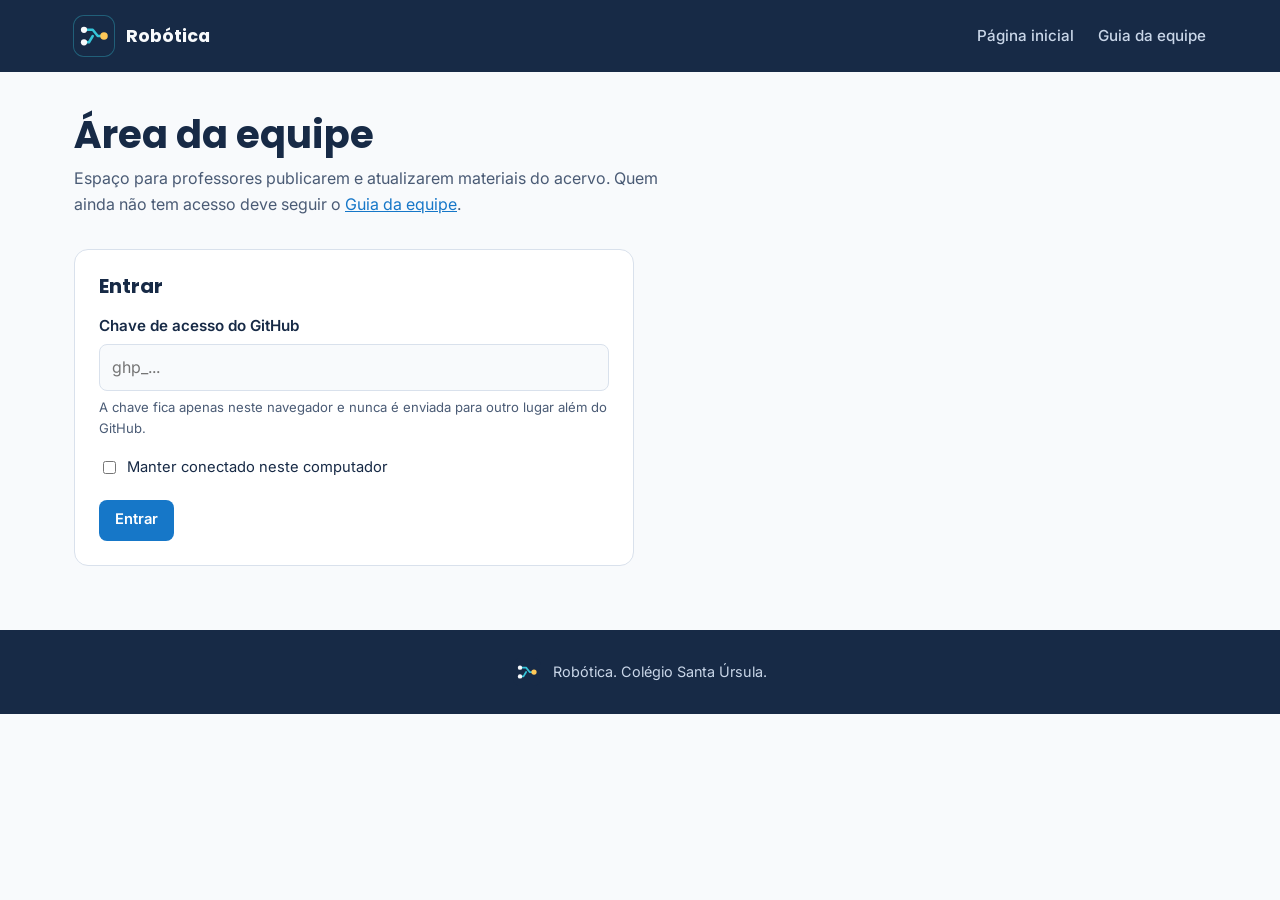
==== admin.html @ c1a840b1 "Add files via upload" ====
<!DOCTYPE html>
<html lang="pt-BR">
<head>
  <meta charset="UTF-8">
  <meta name="viewport" content="width=device-width, initial-scale=1">
  <meta name="robots" content="noindex">
  <title>Área da equipe | Robótica</title>
  <link rel="icon" href="simbolo.svg" type="image/svg+xml">
  <link rel="preconnect" href="https://fonts.googleapis.com">
  <link rel="preconnect" href="https://fonts.gstatic.com" crossorigin>
  <link href="https://fonts.googleapis.com/css2?family=Inter:wght@400;500;600&family=JetBrains+Mono:wght@500&family=Poppins:wght@600;700&display=swap" rel="stylesheet">
  <link rel="stylesheet" href="estilo.css">
  <style>
    .painel { max-width: 1180px; margin: 0 auto; padding: 2.5rem 1.5rem 4rem; }
    .painel h1 { font-size: clamp(1.8rem, 4vw, 2.4rem); }
    .painel__intro { color: var(--texto-suave); max-width: 62ch; margin: .5rem 0 2rem; }

    .caixa {
      background: var(--superficie);
      border: 1px solid var(--linha);
      border-radius: var(--raio);
      padding: 1.5rem;
    }
    .caixa + .caixa { margin-top: 1.5rem; }
    .caixa h2 { font-size: 1.25rem; margin-bottom: 1rem; }

    .login { max-width: 560px; }
    .campo { display: flex; flex-direction: column; gap: .35rem; margin-bottom: 1.1rem; }
    .campo label, .campo legend { font-weight: 600; font-size: .95rem; }
    .campo small { color: var(--texto-suave); font-size: .82rem; }
    .campo input[type="text"], .campo input[type="url"], .campo input[type="password"],
    .campo textarea, .campo select {
      font: inherit; color: var(--texto);
      padding: .6rem .75rem;
      border: 1.5px solid var(--linha);
      border-radius: 8px;
      background: var(--branco);
      width: 100%;
    }
    .campo textarea { min-height: 96px; resize: vertical; }
    .campo input:focus, .campo textarea:focus, .campo select:focus { outline: 3px solid var(--amarelo); outline-offset: 1px; border-color: var(--azul-tec); }
    .obrigatorio { color: #B42318; }
    .lembrar { display: flex; align-items: center; gap: .5rem; font-size: .92rem; margin-bottom: 1.25rem; }

    .area { display: grid; grid-template-columns: minmax(0, 3fr) minmax(0, 2fr); gap: 1.5rem; align-items: start; }
    .usuario { display: flex; flex-wrap: wrap; align-items: center; justify-content: space-between; gap: .75rem; margin-bottom: 1.5rem; }
    .usuario p { margin: 0; color: var(--texto-suave); }

    fieldset { border: 0; padding: 0; margin: 0; }
    .grupo-turmas { display: grid; grid-template-columns: 1fr 1fr; gap: 1rem; }
    .grupo-turmas h3 { font-size: .85rem; color: var(--texto-suave); margin-bottom: .4rem; }
    .opcao { display: flex; align-items: center; gap: .5rem; font-size: .92rem; padding: .15rem 0; }
    .opcao .ponto { width: 12px; height: 12px; border-radius: 50%; background: var(--cor); flex-shrink: 0; }

    .bloco-arquivo { border: 1.5px dashed var(--linha); border-radius: 10px; padding: 1rem; margin-bottom: 1.1rem; }
    .bloco-arquivo h3 { font-size: 1rem; margin-bottom: .25rem; }
    .bloco-arquivo p { margin: 0 0 .75rem; font-size: .85rem; color: var(--texto-suave); }
    .alternativa { display: flex; gap: 1rem; margin-bottom: .75rem; font-size: .92rem; }
    .atual { font-size: .85rem; margin: 0 0 .5rem; }
    .atual code, .codigo-inline { font-family: var(--fonte-codigo); font-size: .8rem; background: var(--branco); padding: .1rem .35rem; border-radius: 4px; }

    .acoes-form { display: flex; flex-wrap: wrap; gap: .75rem; align-items: center; margin-top: .5rem; }
    .botao:disabled { opacity: .55; cursor: wait; }
    .botao--perigo { background: #B42318; }
    .botao--perigo:hover { background: #8E1B12; }

    .status { margin-top: 1rem; padding: .8rem 1rem; border-radius: 8px; font-size: .92rem; }
    .status--ok { background: #E7F6EC; color: #14532D; }
    .status--erro { background: #FDECEA; color: #7A1A12; }
    .status--info { background: #E8F1FB; color: var(--azul-profundo); }

    .lista-busca { margin-bottom: 1rem; }
    .lista { list-style: none; margin: 0; padding: 0; display: flex; flex-direction: column; gap: .6rem; max-height: 70vh; overflow-y: auto; }
    .item { border: 1px solid var(--linha); border-left: 5px solid var(--cor, var(--azul-tec)); border-radius: 8px; padding: .75rem .9rem; }
    .item h3 { font-size: .98rem; margin-bottom: .2rem; }
    .item p { margin: 0 0 .5rem; font-size: .82rem; color: var(--texto-suave); }
    .item__acoes { display: flex; gap: .5rem; }
    .item__acoes button { font: inherit; font-size: .85rem; font-weight: 600; background: none; border: 0; padding: .2rem 0; cursor: pointer; text-decoration: underline; text-underline-offset: 3px; }
    .item__acoes .editar { color: var(--azul-tec); }
    .item__acoes .excluir { color: #B42318; }

    .aviso-publico { background: #FFF6DE; border-left: 4px solid var(--amarelo); padding: .75rem 1rem; border-radius: 6px; font-size: .88rem; margin-bottom: 1.25rem; }

    @media (max-width: 860px) {
      .area { grid-template-columns: 1fr; }
      .grupo-turmas { grid-template-columns: 1fr; }
    }
  </style>
</head>
<body>

  <header class="topo">
    <div class="topo__conteudo">
      <a class="marca" href="index.html" aria-label="Página inicial">
        <img src="simbolo.svg" alt="" width="40" height="40">
        <span class="marca__texto">Robótica</span>
      </a>
      <nav class="menu" aria-label="Principal">
        <a href="index.html">Página inicial</a>
        <a href="guia-equipe.html">Guia da equipe</a>
      </nav>
    </div>
  </header>

  <main class="painel">
    <h1>Área da equipe</h1>
    <p class="painel__intro">Espaço para professores publicarem e atualizarem materiais do acervo. Quem ainda não tem acesso deve seguir o <a href="guia-equipe.html">Guia da equipe</a>.</p>

    <!-- ENTRADA -->
    <section class="caixa login" id="telaLogin">
      <h2>Entrar</h2>
      <div class="campo">
        <label for="token">Chave de acesso do GitHub</label>
        <input type="password" id="token" autocomplete="off" spellcheck="false" placeholder="ghp_...">
        <small>A chave fica apenas neste navegador e nunca é enviada para outro lugar além do GitHub.</small>
      </div>
      <label class="lembrar"><input type="checkbox" id="lembrar"> Manter conectado neste computador</label>
      <button type="button" class="botao" id="entrar">Entrar</button>
      <div id="statusLogin" aria-live="polite"></div>
    </section>

    <!-- PAINEL -->
    <section id="telaPainel" hidden>
      <div class="usuario">
        <p id="saudacao"></p>
        <button type="button" class="botao botao--secundario" id="sair">Sair</button>
      </div>

      <div class="area">
        <form class="caixa" id="form" novalidate>
          <h2 id="tituloForm">Novo recurso</h2>
          <div class="aviso-publico">Tudo o que for publicado aqui fica visível na internet. Não envie fotos, nomes ou dados de estudantes, nem materiais de terceiros sem autorização.</div>

          <div class="campo">
            <label for="fTitulo">Título <span class="obrigatorio">*</span></label>
            <input type="text" id="fTitulo" maxlength="90" required>
          </div>

          <div class="campo">
            <label for="fDescricao">Descrição <span class="obrigatorio">*</span></label>
            <textarea id="fDescricao" maxlength="320" required></textarea>
            <small>Uma ou duas frases: o que é e o que os estudantes fazem.</small>
          </div>

          <fieldset class="campo">
            <legend>Turmas <span class="obrigatorio">*</span></legend>
            <div class="grupo-turmas" id="fTurmas"></div>
          </fieldset>

          <div class="campo">
            <label for="fTipo">Tipo <span class="obrigatorio">*</span></label>
            <select id="fTipo" required></select>
          </div>

          <div class="campo">
            <label for="fDuracao">Duração</label>
            <input type="text" id="fDuracao" placeholder="Ex.: 2 aulas de 50 min">
          </div>

          <div class="campo">
            <label for="fEtiquetas">Palavras-chave</label>
            <input type="text" id="fEtiquetas" placeholder="Ex.: Arduino, sensores, condicionais">
            <small>Separe por vírgulas. Elas ajudam na busca do site.</small>
          </div>

          <div class="campo">
            <label for="fAutor">Professor(a) responsável</label>
            <input type="text" id="fAutor" placeholder="Ex.: Prof.ª Ana">
          </div>

          <div class="bloco-arquivo">
            <h3>Material principal <span class="obrigatorio">*</span></h3>
            <p>É o que abre no botão "Abrir recurso".</p>
            <p class="atual" id="atualPrincipal" hidden></p>
            <div class="alternativa">
              <label><input type="radio" name="origemPrincipal" value="arquivo" checked> Enviar arquivo</label>
              <label><input type="radio" name="origemPrincipal" value="link"> Usar link externo</label>
            </div>
            <input type="file" id="fArquivoPrincipal">
            <input type="url" id="fLinkPrincipal" placeholder="https://..." hidden class="campo-link">
          </div>

          <div class="bloco-arquivo">
            <h3>Segundo botão (opcional)</h3>
            <p>Para um complemento: gabarito, código, desafio extra.</p>
            <p class="atual" id="atualExtra" hidden></p>
            <div class="campo">
              <label for="fRotuloExtra">Texto do botão</label>
              <input type="text" id="fRotuloExtra" maxlength="30" placeholder="Ex.: Ver código">
            </div>
            <div class="alternativa">
              <label><input type="radio" name="origemExtra" value="arquivo" checked> Enviar arquivo</label>
              <label><input type="radio" name="origemExtra" value="link"> Usar link externo</label>
            </div>
            <input type="file" id="fArquivoExtra">
            <input type="url" id="fLinkExtra" placeholder="https://..." hidden>
          </div>

          <div class="bloco-arquivo">
            <h3>Arquivos de apoio (opcional)</h3>
            <p>Imagens ou páginas que o material principal usa. Ficam na mesma pasta, então os links entre eles continuam funcionando.</p>
            <input type="file" id="fApoio" multiple>
          </div>

          <div class="acoes-form">
            <button type="submit" class="botao" id="publicar">Publicar recurso</button>
            <button type="button" class="botao botao--secundario" id="cancelar" hidden>Cancelar edição</button>
          </div>
          <div id="statusForm" aria-live="polite"></div>
        </form>

        <aside class="caixa">
          <h2>Acervo publicado</h2>
          <div class="campo lista-busca">
            <label for="filtroLista" class="visualmente-oculto">Filtrar acervo</label>
            <input type="text" id="filtroLista" placeholder="Filtrar pelo título...">
          </div>
          <ul class="lista" id="lista"></ul>
        </aside>
      </div>
    </section>
  </main>

  <footer class="rodape">
    <img src="simbolo.svg" alt="" width="28" height="28">
    <p>Robótica. Colégio Santa Úrsula.</p>
  </footer>

<script>
(function () {
  "use strict";

  /* ---------- Configuração ---------- */
  var REPO = { dono: "professorgabrielferreira", nome: "roboticacsu", ramo: "main" };
  var ARQUIVO_DADOS = "recursos.js";
  var LIMITE_MB = 25;

  /* Mantenha igual à lista SEGMENTOS do app.js */
  var SEGMENTOS = [
    { nome: "Fundamental Anos Iniciais", turmas: [
      { id: "exploradores", nome: "Exploradores Digitais", cor: "#FFC857" },
      { id: "construtores", nome: "Construtores Digitais", cor: "#35C4D8" },
      { id: "inovadores",   nome: "Inovadores Digitais",   cor: "#22A699" } ] },
    { nome: "Fundamental Anos Finais", turmas: [
      { id: "descobridores", nome: "Descobridores Digitais", cor: "#1677C8" },
      { id: "criadores",     nome: "Criadores Digitais",     cor: "#4B63D6" },
      { id: "inventores",    nome: "Inventores Digitais",    cor: "#7657D9" },
      { id: "olimpica",      nome: "Equipe Olímpica",        cor: "#F27A38" } ] }
  ];
  var TIPOS = { plano: "Plano de aula", atividade: "Atividade", apostila: "Apostila", projeto: "Projeto",
    codigo: "Código", video: "Vídeo", rubrica: "Rubrica", apresentacao: "Apresentação" };
  var TURMAS = SEGMENTOS.reduce(function (a, s) { return a.concat(s.turmas); }, []);

  var $ = function (id) { return document.getElementById(id); };
  var token = null;
  var catalogo = [];
  var editando = null; /* chave do recurso em edição */

  /* ---------- Utilidades ---------- */
  function esc(t) {
    return String(t == null ? "" : t).replace(/[&<>"']/g, function (c) {
      return { "&": "&amp;", "<": "&lt;", ">": "&gt;", '"': "&quot;", "'": "&#39;" }[c];
    });
  }
  function slug(t) {
    return String(t).normalize("NFD").replace(/[\u0300-\u036f]/g, "").toLowerCase()
      .replace(/[^a-z0-9]+/g, "-").replace(/^-+|-+$/g, "").slice(0, 60) || "recurso";
  }
  function nomeSeguro(nome) {
    var partes = nome.split(".");
    var ext = partes.length > 1 ? "." + slug(partes.pop()) : "";
    return slug(partes.join(".")) + ext;
  }
  function hoje() {
    var d = new Date();
    return d.getFullYear() + "-" + String(d.getMonth() + 1).padStart(2, "0") + "-" + String(d.getDate()).padStart(2, "0");
  }
  function chaveDe(r) { return r.id || (r.titulo + "|" + r.data); }
  function textoParaBase64(texto) {
    var bytes = new TextEncoder().encode(texto), bin = "";
    for (var i = 0; i < bytes.length; i += 8192) bin += String.fromCharCode.apply(null, bytes.subarray(i, i + 8192));
    return btoa(bin);
  }
  function base64ParaTexto(b64) {
    var bin = atob(b64.replace(/\n/g, "")), bytes = new Uint8Array(bin.length);
    for (var i = 0; i < bin.length; i++) bytes[i] = bin.charCodeAt(i);
    return new TextDecoder().decode(bytes);
  }
  function arquivoParaBase64(arquivo) {
    return new Promise(function (ok, erro) {
      var leitor = new FileReader();
      leitor.onload = function () { ok(String(leitor.result).split(",")[1] || ""); };
      leitor.onerror = function () { erro(new Error("Não foi possível ler o arquivo " + arquivo.name + ".")); };
      leitor.readAsDataURL(arquivo);
    });
  }
  function status(alvo, tipo, msg) {
    $(alvo).innerHTML = msg ? '<div class="status status--' + tipo + '">' + msg + "</div>" : "";
  }

  /* ---------- API do GitHub ---------- */
  function api(caminho, opcoes) {
    opcoes = opcoes || {};
    return fetch("https://api.github.com" + caminho, {
      method: opcoes.method || "GET",
      headers: {
        "Authorization": "Bearer " + token,
        "Accept": "application/vnd.github+json",
        "X-GitHub-Api-Version": "2022-11-28",
        "Content-Type": "application/json"
      },
      body: opcoes.body ? JSON.stringify(opcoes.body) : undefined,
      cache: "no-store"
    }).then(function (r) {
      return r.json().catch(function () { return {}; }).then(function (dados) {
        if (!r.ok) {
          var e = new Error(dados.message || ("Erro " + r.status));
          e.status = r.status;
          throw e;
        }
        return dados;
      });
    });
  }
  var base = "/repos/" + REPO.dono + "/" + REPO.nome;

  /* Lê o catálogo direto do repositório (sempre a versão mais recente) */
  function lerCatalogo(refCommit) {
    return api(base + "/contents/" + ARQUIVO_DADOS + "?ref=" + (refCommit || REPO.ramo)).then(function (d) {
      var fonte = base64ParaTexto(d.content);
      var inicio = fonte.indexOf("const RECURSOS");
      var cabecalho = inicio > -1 ? fonte.slice(0, inicio) : "";
      var lista = new Function(fonte + "\n;return RECURSOS;")();
      return { cabecalho: cabecalho, lista: Array.isArray(lista) ? lista : [] };
    });
  }
  function montarCatalogo(cabecalho, lista) {
    return cabecalho + "const RECURSOS = " + JSON.stringify(lista, null, 2) + ";\n";
  }

  /*
    Publica todos os arquivos e o catálogo atualizado em UM único commit.
    alterarLista recebe a lista mais recente do repositório, para não
    sobrescrever o que outro professor publicou ao mesmo tempo.
  */
  function publicar(arquivos, alterarLista, mensagem, tentativa) {
    tentativa = tentativa || 1;
    var commitAtual, arvoreBase;
    return api(base + "/git/ref/heads/" + REPO.ramo)
      .then(function (ref) { commitAtual = ref.object.sha; return api(base + "/git/commits/" + commitAtual); })
      .then(function (c) { arvoreBase = c.tree.sha; return lerCatalogo(commitAtual); })
      .then(function (cat) {
        var novaLista = alterarLista(cat.lista.slice());
        var todos = arquivos.concat([{ caminho: ARQUIVO_DADOS, base64: textoParaBase64(montarCatalogo(cat.cabecalho, novaLista)) }]);
        return Promise.all(todos.map(function (a) {
          return api(base + "/git/blobs", { method: "POST", body: { content: a.base64, encoding: "base64" } })
            .then(function (b) { return { path: a.caminho, mode: "100644", type: "blob", sha: b.sha }; });
        })).then(function (itens) {
          return api(base + "/git/trees", { method: "POST", body: { base_tree: arvoreBase, tree: itens } });
        }).then(function (arvore) {
          return api(base + "/git/commits", { method: "POST", body: { message: mensagem, tree: arvore.sha, parents: [commitAtual] } });
        }).then(function (novo) {
          return api(base + "/git/refs/heads/" + REPO.ramo, { method: "PATCH", body: { sha: novo.sha } });
        }).then(function () { return novaLista; });
      })
      .catch(function (e) {
        /* Outra pessoa publicou no mesmo instante: tenta de novo com a versão atualizada */
        if (e.status === 422 && tentativa < 3) return publicar(arquivos, alterarLista, mensagem, tentativa + 1);
        throw e;
      });
  }

  /* ---------- Entrada ---------- */
  function entrar(chave) {
    token = chave.trim();
    status("statusLogin", "info", "Verificando acesso...");
    var usuario;
    return api("/user")
      .then(function (u) { usuario = u; return api(base); })
      .then(function (repo) {
        if (!repo.permissions || !repo.permissions.push) {
          throw new Error("Sua conta ainda não tem permissão para publicar neste acervo. Peça ao administrador para adicioná-la como colaboradora e aceite o convite enviado por e-mail.");
        }
        var guardar = $("lembrar").checked ? localStorage : sessionStorage;
        try { guardar.setItem("roboticacsu:token", token); } catch (e) {}
        $("saudacao").innerHTML = "Conectado como <strong>" + esc(usuario.name || usuario.login) + "</strong>";
        if (!$("fAutor").value && usuario.name) $("fAutor").dataset.padrao = usuario.name;
        $("telaLogin").hidden = true;
        $("telaPainel").hidden = false;
        status("statusLogin", "", "");
        return recarregar();
      })
      .catch(function (e) {
        token = null;
        var msg = e.status === 401
          ? "Chave inválida ou expirada. Gere uma nova chave seguindo o Guia da equipe."
          : e.status === 404
            ? "Acervo não encontrado para esta chave. Confira se a chave tem a permissão public_repo marcada."
            : esc(e.message);
        status("statusLogin", "erro", msg);
      });
  }

  function sair() {
    try { localStorage.removeItem("roboticacsu:token"); sessionStorage.removeItem("roboticacsu:token"); } catch (e) {}
    location.reload();
  }

  /* ---------- Acervo ---------- */
  function recarregar() {
    return lerCatalogo().then(function (cat) { catalogo = cat.lista; desenharLista(); });
  }

  function desenharLista() {
    var valorFiltro = $("filtroLista").value.trim();
    var filtro = valorFiltro ? slug(valorFiltro) : "";
    var itens = catalogo.filter(function (r) { return !filtro || slug(r.titulo).indexOf(filtro) > -1; });
    if (!itens.length) {
      $("lista").innerHTML = '<li class="item"><p>' + (catalogo.length ? "Nenhum recurso com esse título." : "O acervo ainda está vazio. Publique o primeiro recurso pelo formulário.") + "</p></li>";
      return;
    }
    $("lista").innerHTML = itens.map(function (r) {
      var turmas = [].concat(r.turma || []).map(function (id) {
        var t = TURMAS.find(function (x) { return x.id === id; }); return t ? t.nome : id;
      });
      var cor = (TURMAS.find(function (x) { return x.id === [].concat(r.turma || [])[0]; }) || {}).cor;
      return '<li class="item" style="--cor:' + (cor || "#1677C8") + '">' +
        "<h3>" + esc(r.titulo) + "</h3>" +
        "<p>" + esc(TIPOS[r.tipo] || r.tipo) + " | " + esc(turmas.join(", ")) + "</p>" +
        '<div class="item__acoes">' +
          '<button type="button" class="editar" data-chave="' + esc(chaveDe(r)) + '">Editar</button>' +
          '<button type="button" class="excluir" data-chave="' + esc(chaveDe(r)) + '">Excluir</button>' +
        "</div></li>";
    }).join("");
  }

  /* ---------- Formulário ---------- */
  function montarCampos() {
    $("fTurmas").innerHTML = SEGMENTOS.map(function (s) {
      return "<div><h3>" + s.nome + "</h3>" + s.turmas.map(function (t) {
        return '<label class="opcao" style="--cor:' + t.cor + '"><input type="checkbox" name="turma" value="' + t.id + '"><span class="ponto" aria-hidden="true"></span>' + t.nome + "</label>";
      }).join("") + "</div>";
    }).join("");
    $("fTipo").innerHTML = '<option value="">Selecione</option>' + Object.keys(TIPOS).map(function (k) {
      return '<option value="' + k + '">' + TIPOS[k] + "</option>";
    }).join("");

    ["Principal", "Extra"].forEach(function (qual) {
      document.querySelectorAll('input[name="origem' + qual + '"]').forEach(function (radio) {
        radio.addEventListener("change", function () { alternarOrigem(qual); });
      });
    });
  }

  function origem(qual) { return document.querySelector('input[name="origem' + qual + '"]:checked').value; }
  function alternarOrigem(qual) {
    var link = origem(qual) === "link";
    $("fArquivo" + qual).hidden = link;
    $("fLink" + qual).hidden = !link;
  }
  function definirOrigem(qual, valor) {
    document.querySelector('input[name="origem' + qual + '"][value="' + valor + '"]').checked = true;
    alternarOrigem(qual);
  }

  function limparFormulario() {
    editando = null;
    $("form").reset();
    $("fAutor").value = $("fAutor").dataset.padrao || "";
    $("tituloForm").textContent = "Novo recurso";
    $("publicar").textContent = "Publicar recurso";
    $("cancelar").hidden = true;
    $("atualPrincipal").hidden = true;
    $("atualExtra").hidden = true;
    definirOrigem("Principal", "arquivo");
    definirOrigem("Extra", "arquivo");
  }

  function editar(chave) {
    var r = catalogo.find(function (x) { return chaveDe(x) === chave; });
    if (!r) return;
    limparFormulario();
    editando = chave;
    $("tituloForm").textContent = "Editar recurso";
    $("publicar").textContent = "Salvar alterações";
    $("cancelar").hidden = false;
    $("fTitulo").value = r.titulo || "";
    $("fDescricao").value = r.descricao || "";
    $("fTipo").value = r.tipo || "";
    $("fDuracao").value = r.duracao || "";
    $("fEtiquetas").value = (r.etiquetas || []).join(", ");
    $("fAutor").value = r.autor || "";
    var turmas = [].concat(r.turma || []);
    document.querySelectorAll('input[name="turma"]').forEach(function (c) { c.checked = turmas.indexOf(c.value) > -1; });

    $("atualPrincipal").hidden = false;
    $("atualPrincipal").innerHTML = "Atual: <code>" + esc(r.link) + "</code>. Envie um arquivo só se quiser substituir.";
    if (/^https?:/.test(r.link)) { definirOrigem("Principal", "link"); $("fLinkPrincipal").value = r.link; }

    if (r.extra) {
      $("fRotuloExtra").value = r.extra.rotulo || "";
      $("atualExtra").hidden = false;
      $("atualExtra").innerHTML = "Atual: <code>" + esc(r.extra.link) + "</code>. Apague o texto do botão para removê-lo.";
      if (/^https?:/.test(r.extra.link)) { definirOrigem("Extra", "link"); $("fLinkExtra").value = r.extra.link; }
    }
    $("form").scrollIntoView({ behavior: "smooth", block: "start" });
  }

  function excluir(chave) {
    var r = catalogo.find(function (x) { return chaveDe(x) === chave; });
    if (!r || !confirm('Retirar "' + r.titulo + '" do acervo? Os arquivos continuam guardados no repositório.')) return;
    status("statusForm", "info", "Retirando recurso do acervo...");
    publicar([], function (lista) {
      return lista.filter(function (x) { return chaveDe(x) !== chave; });
    }, "Remove recurso: " + r.titulo).then(function (lista) {
      catalogo = lista; desenharLista();
      if (editando === chave) limparFormulario();
      status("statusForm", "ok", "Recurso retirado. O site será atualizado em 1 a 2 minutos.");
    }).catch(function (e) { status("statusForm", "erro", "Não foi possível excluir: " + esc(e.message)); });
  }

  function validar() {
    var erros = [];
    if (!$("fTitulo").value.trim()) erros.push("o título");
    if (!$("fDescricao").value.trim()) erros.push("a descrição");
    if (!document.querySelector('input[name="turma"]:checked')) erros.push("ao menos uma turma");
    if (!$("fTipo").value) erros.push("o tipo");
    var temPrincipal = origem("Principal") === "link" ? /^https?:\/\/.+/.test($("fLinkPrincipal").value.trim())
      : ($("fArquivoPrincipal").files.length > 0 || (editando && !/^https?:/.test(catalogo.find(function (x) { return chaveDe(x) === editando; }).link)));
    if (!temPrincipal) erros.push(origem("Principal") === "link" ? "um link válido, começando com https://" : "o arquivo do material principal");
    if ($("fRotuloExtra").value.trim()) {
      var temExtra = origem("Extra") === "link" ? /^https?:\/\/.+/.test($("fLinkExtra").value.trim())
        : ($("fArquivoExtra").files.length > 0 || !$("atualExtra").hidden);
      if (!temExtra) erros.push("o arquivo ou link do segundo botão");
    }
    var todos = [].concat(Array.from($("fArquivoPrincipal").files), Array.from($("fArquivoExtra").files), Array.from($("fApoio").files));
    var grande = todos.find(function (a) { return a.size > LIMITE_MB * 1024 * 1024; });
    if (grande) erros.push("um arquivo menor que " + LIMITE_MB + " MB (" + esc(grande.name) + " é maior). Para vídeos, use um link do YouTube ou do Drive");
    return erros;
  }

  $("form").addEventListener("submit", function (ev) {
    ev.preventDefault();
    var erros = validar();
    if (erros.length) { status("statusForm", "erro", "Falta preencher: " + erros.join("; ") + "."); return; }

    var anterior = editando ? catalogo.find(function (x) { return chaveDe(x) === editando; }) : null;
    var titulo = $("fTitulo").value.trim();
    var id = anterior ? (anterior.id || slug(anterior.titulo) + "-" + anterior.data) : slug(titulo) + "-" + hoje();
    var pasta = "arquivos/" + id + "/";
    var envios = [];

    function enfileirar(arquivo) {
      var caminho = pasta + nomeSeguro(arquivo.name);
      envios.push(arquivoParaBase64(arquivo).then(function (b64) { return { caminho: caminho, base64: b64 }; }));
      return caminho;
    }

    var recurso = {
      id: id,
      titulo: titulo,
      descricao: $("fDescricao").value.trim(),
      turma: Array.from(document.querySelectorAll('input[name="turma"]:checked')).map(function (c) { return c.value; }),
      tipo: $("fTipo").value,
      data: anterior ? anterior.data : hoje()
    };
    if (recurso.turma.length === 1) recurso.turma = recurso.turma[0];

    recurso.link = origem("Principal") === "link" ? $("fLinkPrincipal").value.trim()
      : ($("fArquivoPrincipal").files[0] ? enfileirar($("fArquivoPrincipal").files[0]) : anterior.link);

    var rotulo = $("fRotuloExtra").value.trim();
    if (rotulo) {
      var linkExtra = origem("Extra") === "link" ? $("fLinkExtra").value.trim()
        : ($("fArquivoExtra").files[0] ? enfileirar($("fArquivoExtra").files[0]) : anterior && anterior.extra && anterior.extra.link);
      recurso.extra = { rotulo: rotulo, link: linkExtra };
    }
    Array.from($("fApoio").files).forEach(enfileirar);

    if ($("fDuracao").value.trim()) recurso.duracao = $("fDuracao").value.trim();
    var etiquetas = $("fEtiquetas").value.split(",").map(function (e) { return e.trim(); }).filter(Boolean);
    if (etiquetas.length) recurso.etiquetas = etiquetas;
    if ($("fAutor").value.trim()) recurso.autor = $("fAutor").value.trim();
    if (anterior && anterior.bncc) recurso.bncc = anterior.bncc;

    var chaveAnterior = editando;
    $("publicar").disabled = true;
    status("statusForm", "info", "Enviando arquivos e publicando. Não feche esta página.");

    Promise.all(envios).then(function (arquivos) {
      return publicar(arquivos, function (lista) {
        if (chaveAnterior) {
          var i = lista.findIndex(function (x) { return chaveDe(x) === chaveAnterior; });
          if (i > -1) { lista[i] = recurso; return lista; }
        }
        return [recurso].concat(lista);
      }, (chaveAnterior ? "Atualiza recurso: " : "Adiciona recurso: ") + titulo);
    }).then(function (lista) {
      catalogo = lista;
      desenharLista();
      limparFormulario();
      status("statusForm", "ok", "Publicado. O site será atualizado em 1 a 2 minutos. <a href=\"index.html\">Ver página inicial</a>");
    }).catch(function (e) {
      status("statusForm", "erro", "Não foi possível publicar: " + esc(e.message) + ". Nada foi alterado no site; tente novamente.");
    }).then(function () { $("publicar").disabled = false; });
  });

  /* ---------- Eventos ---------- */
  $("entrar").addEventListener("click", function () {
    if (!$("token").value.trim()) { status("statusLogin", "erro", "Cole a sua chave de acesso."); return; }
    entrar($("token").value);
  });
  $("token").addEventListener("keydown", function (e) { if (e.key === "Enter") $("entrar").click(); });
  $("sair").addEventListener("click", sair);
  $("cancelar").addEventListener("click", function () { limparFormulario(); status("statusForm", "", ""); });
  $("filtroLista").addEventListener("input", desenharLista);
  $("lista").addEventListener("click", function (e) {
    var b = e.target.closest("button[data-chave]");
    if (!b) return;
    if (b.classList.contains("editar")) editar(b.dataset.chave); else excluir(b.dataset.chave);
  });

  montarCampos();
  var salva = null;
  try { salva = localStorage.getItem("roboticacsu:token") || sessionStorage.getItem("roboticacsu:token"); } catch (e) {}
  if (salva) { $("lembrar").checked = !!localStorage.getItem("roboticacsu:token"); entrar(salva); }
})();
</script>
</body>
</html>
---- estilo.css ----
/* =========================================================
   Robótica & Programação | Folha de estilos
   Cores e fontes seguem a identidade visual "Tecno Criativo".
   ========================================================= */

:root {
  /* Cores principais */
  --azul-profundo: #172A46;
  --azul-tec: #1677C8;
  --ciano: #35C4D8;
  --amarelo: #FFC857;
  --branco: #F8FAFC;

  /* Cores de destaque por etapa */
  --faixa-1-2: #FFC857;
  --faixa-3-5: #35C4D8;
  --faixa-6-8: #1677C8;
  --faixa-9-em: #7657D9;
  --faixa-olimpica: #F27A38;

  /* Neutros derivados do azul profundo */
  --texto: #172A46;
  --texto-suave: #4A5B75;
  --linha: #D9E1EC;
  --superficie: #FFFFFF;

  /* Tipografia */
  --fonte-titulo: "Poppins", "Segoe UI", system-ui, sans-serif;
  --fonte-texto: "Inter", "Segoe UI", system-ui, sans-serif;
  --fonte-codigo: "JetBrains Mono", Consolas, monospace;

  --largura: 1180px;
  --raio: 14px;
}

*, *::before, *::after { box-sizing: border-box; }

html { scroll-behavior: smooth; }

body {
  margin: 0;
  font-family: var(--fonte-texto);
  font-size: 1rem;
  line-height: 1.6;
  color: var(--texto);
  background: var(--branco);
}

img { max-width: 100%; display: block; }
[hidden] { display: none !important; }

h1, h2, h3 {
  font-family: var(--fonte-titulo);
  line-height: 1.2;
  margin: 0;
}

a { color: var(--azul-tec); }

:focus-visible {
  outline: 3px solid var(--amarelo);
  outline-offset: 3px;
  border-radius: 6px;
}

.visualmente-oculto {
  position: absolute; width: 1px; height: 1px;
  overflow: hidden; clip: rect(0 0 0 0); white-space: nowrap;
}

.pular {
  position: absolute; left: 1rem; top: -3rem;
  background: var(--amarelo); color: var(--azul-profundo);
  padding: .5rem 1rem; border-radius: 8px; font-weight: 600; z-index: 10;
}
.pular:focus { top: 1rem; }

/* ---------- Topo ---------- */
.topo {
  background: var(--azul-profundo);
  color: var(--branco);
}
.topo__conteudo {
  max-width: var(--largura);
  margin: 0 auto;
  padding: 1rem 1.5rem;
  display: flex; align-items: center; justify-content: space-between; gap: 1rem;
}
.marca {
  display: flex; align-items: center; gap: .75rem;
  color: inherit; text-decoration: none;
}
.marca img { border-radius: 10px; box-shadow: 0 0 0 1px rgba(53, 196, 216, .35); }
.marca__texto { font-family: var(--fonte-titulo); font-weight: 700; font-size: 1.1rem; }
.marca__e { color: var(--ciano); }
.menu { display: flex; gap: 1.5rem; }
.menu a {
  white-space: nowrap;
  color: #C9D6E8; text-decoration: none; font-weight: 500; font-size: .95rem;
}
.menu a:hover { color: var(--branco); }

/* ---------- Abertura ---------- */
.abertura {
  position: relative;
  overflow: hidden;
  background: var(--azul-profundo);
  color: var(--branco);
  padding: 3.5rem 1.5rem 5rem;
}
.abertura__texto {
  position: relative;
  max-width: var(--largura);
  margin: 0 auto;
}
.abertura h1 {
  font-size: clamp(3.2rem, 11vw, 7rem);
  letter-spacing: -.03em;
  line-height: 1;
}
.abertura p {
  color: var(--ciano);
  font-family: var(--fonte-titulo);
  font-weight: 600;
  font-size: clamp(1.1rem, 2.4vw, 1.5rem);
  margin: .75rem 0 2.25rem;
}
.abertura__circuito {
  position: absolute;
  right: -40px; top: 50%;
  width: min(560px, 60vw);
  transform: translateY(-50%);
  opacity: .9;
}
.trilha { stroke: rgba(53, 196, 216, .28); }
.trilha--viva {
  stroke: var(--ciano);
  stroke-dasharray: 8 10;
  animation: corrente 2.4s linear infinite;
}
.no { fill: var(--azul-profundo); stroke: rgba(53, 196, 216, .6); stroke-width: 3; }
.no--ciano { fill: var(--ciano); stroke: none; }
.no--amarelo { fill: var(--amarelo); stroke: none; }

@keyframes corrente { to { stroke-dashoffset: -36; } }

.busca {
  display: flex; align-items: center; gap: .75rem;
  max-width: 620px;
  background: var(--branco);
  border-radius: 999px;
  padding: .35rem .5rem .35rem 1.1rem;
  box-shadow: 0 0 0 4px rgba(53, 196, 216, .25);
}
.busca svg {
  width: 20px; height: 20px; flex-shrink: 0;
  fill: none; stroke: var(--azul-tec); stroke-width: 2.2; stroke-linecap: round;
}
.busca input {
  flex: 1; border: 0; background: transparent;
  font: inherit; color: var(--texto);
  padding: .7rem 0;
  min-width: 0;
}
.busca input:focus { outline: none; }
.busca:focus-within { box-shadow: 0 0 0 4px var(--amarelo); }

/* ---------- Recursos ---------- */
.recursos {
  max-width: var(--largura);
  margin: 0 auto;
  padding: 3.5rem 1.5rem;
}
.recursos__cabecalho h2 { font-size: 1.75rem; }
.recursos__cabecalho {
  display: flex; flex-wrap: wrap; align-items: baseline; justify-content: space-between; gap: .5rem 1rem;
}
.ver-todas {
  font: inherit; font-weight: 600; font-size: .95rem;
  background: none; border: 0; padding: .25rem 0;
  color: var(--azul-tec); cursor: pointer;
  text-decoration: underline; text-underline-offset: 3px;
}

/* Dois segmentos lado a lado: 3 turmas + 4 turmas */
.trilhas {
  display: grid;
  grid-template-columns: 3fr 4fr;
  gap: 2rem 3rem;
  margin: 2rem 0 2.5rem;
  padding-bottom: 2rem;
  border-bottom: 1px solid var(--linha);
}
.segmento__nome {
  font-size: .95rem;
  font-weight: 600;
  color: var(--texto-suave);
  padding-bottom: .6rem;
  margin-bottom: 1rem;
  border-bottom: 2px solid var(--azul-profundo);
}

/* Filtro em forma de trilha de circuito: o elemento marcante do site */
.circuito-filtro {
  position: relative;
  display: grid;
  grid-template-columns: repeat(var(--n), minmax(0, 1fr));
  padding: .5rem 0 .25rem;
}
.circuito-filtro::before {
  content: "";
  position: absolute;
  left: calc(100% / (2 * var(--n))); right: calc(100% / (2 * var(--n)));
  top: calc(.5rem + 17px);
  height: 4px;
  background: var(--linha);
  border-radius: 2px;
}
.no-filtro {
  position: relative;
  display: flex; flex-direction: column; align-items: center; gap: .6rem;
  background: none; border: 0; cursor: pointer;
  font: inherit; color: var(--texto-suave);
  padding: 0 .25rem;
}
.no-filtro__ponto {
  width: 38px; height: 38px;
  border-radius: 50%;
  background: var(--superficie);
  border: 4px solid var(--cor, var(--azul-profundo));
  transition: transform .2s ease, background-color .2s ease;
}
.no-filtro__nome {
  font-family: var(--fonte-titulo);
  font-weight: 600;
  font-size: .9rem;
  line-height: 1.25;
  max-width: 11ch;
  color: var(--texto);
  text-align: center;
}
.no-filtro__qtd { font-size: .8rem; }
.no-filtro:hover .no-filtro__ponto { transform: scale(1.08); }
.no-filtro[aria-checked="true"] .no-filtro__ponto {
  background: var(--cor, var(--azul-profundo));
  box-shadow: 0 0 0 6px color-mix(in srgb, var(--cor, var(--azul-profundo)) 22%, transparent);
}

.barra {
  display: flex; flex-wrap: wrap; align-items: center; justify-content: space-between;
  gap: 1rem;
  padding-bottom: 1.25rem;
  border-bottom: 1px solid var(--linha);
}
.tipos { display: flex; flex-wrap: wrap; gap: .5rem; }
.chip {
  font: inherit; font-size: .9rem; font-weight: 500;
  padding: .4rem .9rem;
  border-radius: 999px;
  border: 1.5px solid var(--linha);
  background: var(--superficie);
  color: var(--texto);
  cursor: pointer;
}
.chip:hover { border-color: var(--azul-tec); }
.chip[aria-pressed="true"] {
  background: var(--azul-profundo);
  border-color: var(--azul-profundo);
  color: var(--branco);
}
.ordem { display: flex; align-items: center; gap: .5rem; font-size: .9rem; color: var(--texto-suave); }
.ordem select {
  font: inherit; color: var(--texto);
  padding: .4rem .6rem; border-radius: 8px;
  border: 1.5px solid var(--linha); background: var(--superficie);
}

.contagem { color: var(--texto-suave); font-size: .95rem; margin: 0 0 1.25rem; }

.grade {
  display: grid;
  grid-template-columns: repeat(auto-fill, minmax(290px, 1fr));
  gap: 1.25rem;
}

.recurso {
  display: flex; flex-direction: column;
  background: var(--superficie);
  border: 1px solid var(--linha);
  border-radius: var(--raio);
  padding: 1.35rem 1.35rem 1.25rem;
  border-top: 6px solid var(--cor, var(--azul-tec));
}
.recurso__meta {
  display: flex; flex-wrap: wrap; align-items: center; gap: .5rem;
  font-size: .82rem; color: var(--texto-suave);
  margin-bottom: .75rem;
}
.selo {
  font-weight: 600;
  padding: .15rem .6rem;
  border-radius: 6px;
  background: color-mix(in srgb, var(--cor, var(--azul-tec)) 16%, white);
  color: var(--azul-profundo);
}
.selo--novo { background: var(--amarelo); }
.recurso h3 { font-size: 1.15rem; margin-bottom: .35rem; }
.recurso .recurso__turmas { font-size: .85rem; font-weight: 600; color: var(--azul-profundo); margin-bottom: .6rem; }
.recurso__data { color: var(--texto-suave); margin-top: .9rem; }
.recurso p { margin: 0 0 1rem; color: var(--texto-suave); font-size: .95rem; }
.recurso__detalhes {
  display: grid; grid-template-columns: auto 1fr; gap: .2rem .75rem;
  font-size: .85rem; margin: 0 0 1rem;
}
.recurso__detalhes dt { font-weight: 600; }
.recurso__detalhes dd { margin: 0; color: var(--texto-suave); }
.codigo { font-family: var(--fonte-codigo); font-size: .8rem; }
.etiquetas { display: flex; flex-wrap: wrap; gap: .4rem; margin: 0 0 1.25rem; padding: 0; list-style: none; }
.etiquetas li {
  font-size: .78rem;
  padding: .1rem .5rem;
  border-radius: 4px;
  background: var(--branco);
  border: 1px solid var(--linha);
}
.recurso__acoes { margin-top: auto; display: flex; gap: .5rem; flex-wrap: wrap; }

.botao {
  display: inline-flex; align-items: center; gap: .4rem;
  font: inherit; font-weight: 600; font-size: .92rem;
  padding: .55rem 1rem;
  border-radius: 8px;
  border: 0;
  background: var(--azul-tec);
  color: #fff;
  text-decoration: none;
  cursor: pointer;
}
.botao:hover { background: #0F5FA3; }
.botao--secundario {
  background: transparent; color: var(--azul-tec);
  box-shadow: inset 0 0 0 1.5px var(--azul-tec);
}
.botao--secundario:hover { background: rgba(22, 119, 200, .08); }

.vazio {
  text-align: center;
  padding: 3rem 1rem;
  border: 2px dashed var(--linha);
  border-radius: var(--raio);
}
.vazio h3 { font-size: 1.2rem; }
.vazio p { color: var(--texto-suave); }

/* ---------- Rodapé ---------- */
.rodape {
  background: var(--azul-profundo);
  color: #C9D6E8;
  display: flex; align-items: center; justify-content: center; gap: .75rem;
  padding: 1.75rem 1.5rem;
  font-size: .9rem;
  text-align: center;
}
.rodape p { margin: 0; }
.rodape__equipe { color: #C9D6E8; margin-left: .75rem; font-size: .85rem; }
.rodape__equipe:hover { color: var(--branco); }
.rodape img { border-radius: 7px; }

/* ---------- Responsivo e acessibilidade ---------- */
@media (max-width: 760px) {
  .abertura__circuito { opacity: .25; right: -160px; }
  .menu { gap: 1rem; }
  .marca__texto { font-size: 1rem; }
  .rodape { flex-direction: column; }
  .trilhas { grid-template-columns: 1fr; }
  .no-filtro__nome { font-size: .78rem; }
  .circuito-filtro { column-gap: .35rem; }
  .no-filtro { padding: 0; }
}

@media (max-width: 420px) {
  .no-filtro__nome { font-size: .72rem; }
}

@media (prefers-reduced-motion: reduce) {
  html { scroll-behavior: auto; }
  .trilha--viva { animation: none; }
  .no-filtro__ponto { transition: none; }
}
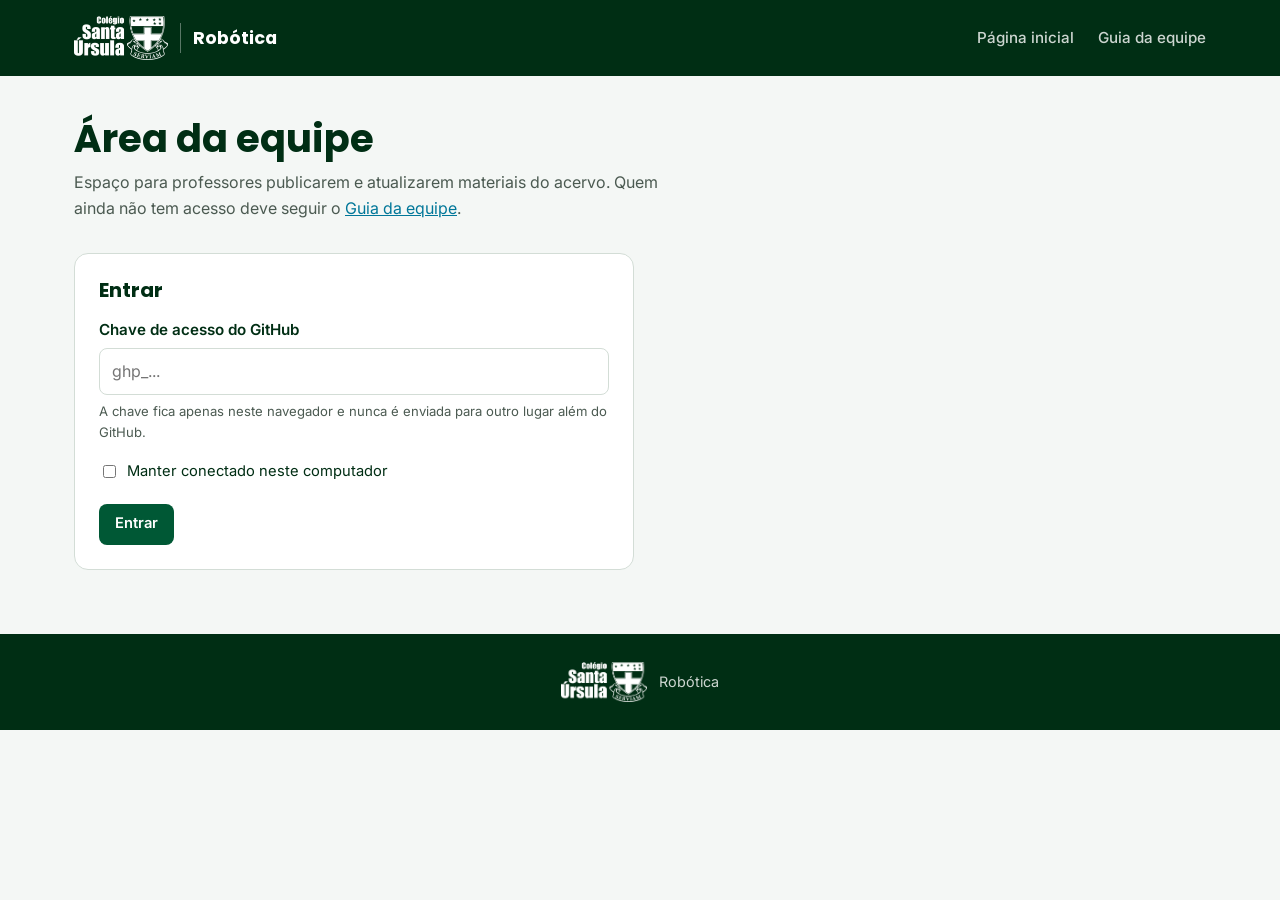
==== commit 63e25b66: "Add files via upload" ====
--- a/admin.html
+++ b/admin.html
@@ -38,7 +38,7 @@
       width: 100%;
     }
     .campo textarea { min-height: 96px; resize: vertical; }
-    .campo input:focus, .campo textarea:focus, .campo select:focus { outline: 3px solid var(--amarelo); outline-offset: 1px; border-color: var(--azul-tec); }
+    .campo input:focus, .campo textarea:focus, .campo select:focus { outline: 3px solid var(--azul); outline-offset: 1px; border-color: var(--verde-csu); }
     .obrigatorio { color: #B42318; }
     .lembrar { display: flex; align-items: center; gap: .5rem; font-size: .92rem; margin-bottom: 1.25rem; }
 
@@ -67,19 +67,19 @@
     .status { margin-top: 1rem; padding: .8rem 1rem; border-radius: 8px; font-size: .92rem; }
     .status--ok { background: #E7F6EC; color: #14532D; }
     .status--erro { background: #FDECEA; color: #7A1A12; }
-    .status--info { background: #E8F1FB; color: var(--azul-profundo); }
+    .status--info { background: #E6F2F6; color: var(--azul-escuro); }
 
     .lista-busca { margin-bottom: 1rem; }
     .lista { list-style: none; margin: 0; padding: 0; display: flex; flex-direction: column; gap: .6rem; max-height: 70vh; overflow-y: auto; }
-    .item { border: 1px solid var(--linha); border-left: 5px solid var(--cor, var(--azul-tec)); border-radius: 8px; padding: .75rem .9rem; }
+    .item { border: 1px solid var(--linha); border-left: 5px solid var(--cor, var(--verde-csu)); border-radius: 8px; padding: .75rem .9rem; }
     .item h3 { font-size: .98rem; margin-bottom: .2rem; }
     .item p { margin: 0 0 .5rem; font-size: .82rem; color: var(--texto-suave); }
     .item__acoes { display: flex; gap: .5rem; }
     .item__acoes button { font: inherit; font-size: .85rem; font-weight: 600; background: none; border: 0; padding: .2rem 0; cursor: pointer; text-decoration: underline; text-underline-offset: 3px; }
-    .item__acoes .editar { color: var(--azul-tec); }
+    .item__acoes .editar { color: var(--verde-csu); }
     .item__acoes .excluir { color: #B42318; }
 
-    .aviso-publico { background: #FFF6DE; border-left: 4px solid var(--amarelo); padding: .75rem 1rem; border-radius: 6px; font-size: .88rem; margin-bottom: 1.25rem; }
+    .aviso-publico { background: #E6F2F6; border-left: 4px solid var(--azul); padding: .75rem 1rem; border-radius: 6px; font-size: .88rem; margin-bottom: 1.25rem; }
 
     @media (max-width: 860px) {
       .area { grid-template-columns: 1fr; }
@@ -92,7 +92,8 @@
   <header class="topo">
     <div class="topo__conteudo">
       <a class="marca" href="index.html" aria-label="Página inicial">
-        <img src="simbolo.svg" alt="" width="40" height="40">
+        <img class="marca__logo" src="logo-csu-branco.png" alt="Colégio Santa Úrsula" width="94" height="44">
+        <span class="marca__divisor" aria-hidden="true"></span>
         <span class="marca__texto">Robótica</span>
       </a>
       <nav class="menu" aria-label="Principal">
@@ -222,8 +223,8 @@
   </main>
 
   <footer class="rodape">
-    <img src="simbolo.svg" alt="" width="28" height="28">
-    <p>Robótica. Colégio Santa Úrsula.</p>
+    <img class="rodape__logo" src="logo-csu-branco.png" alt="Colégio Santa Úrsula" width="85" height="40">
+    <p>Robótica</p>
   </footer>
 
 <script>
@@ -238,14 +239,14 @@
   /* Mantenha igual à lista SEGMENTOS do app.js */
   var SEGMENTOS = [
     { nome: "Fundamental Anos Iniciais", turmas: [
-      { id: "exploradores", nome: "Exploradores Digitais", cor: "#FFC857" },
-      { id: "construtores", nome: "Construtores Digitais", cor: "#35C4D8" },
-      { id: "inovadores",   nome: "Inovadores Digitais",   cor: "#22A699" } ] },
+      { id: "exploradores", nome: "Exploradores Digitais", cor: "#5FB38A" },
+      { id: "construtores", nome: "Construtores Digitais", cor: "#1E8A5A" },
+      { id: "inovadores",   nome: "Inovadores Digitais",   cor: "#005835" } ] },
     { nome: "Fundamental Anos Finais", turmas: [
-      { id: "descobridores", nome: "Descobridores Digitais", cor: "#1677C8" },
-      { id: "criadores",     nome: "Criadores Digitais",     cor: "#4B63D6" },
-      { id: "inventores",    nome: "Inventores Digitais",    cor: "#7657D9" },
-      { id: "olimpica",      nome: "Equipe Olímpica",        cor: "#F27A38" } ] }
+      { id: "descobridores", nome: "Descobridores Digitais", cor: "#4FA8C7" },
+      { id: "criadores",     nome: "Criadores Digitais",     cor: "#017799" },
+      { id: "inventores",    nome: "Inventores Digitais",    cor: "#06376b" },
+      { id: "olimpica",      nome: "Equipe Olímpica",        cor: "#002e14" } ] }
   ];
   var TIPOS = { plano: "Plano de aula", atividade: "Atividade", apostila: "Apostila", projeto: "Projeto",
     codigo: "Código", video: "Vídeo", rubrica: "Rubrica", apresentacao: "Apresentação" };
@@ -424,7 +425,7 @@
         var t = TURMAS.find(function (x) { return x.id === id; }); return t ? t.nome : id;
       });
       var cor = (TURMAS.find(function (x) { return x.id === [].concat(r.turma || [])[0]; }) || {}).cor;
-      return '<li class="item" style="--cor:' + (cor || "#1677C8") + '">' +
+      return '<li class="item" style="--cor:' + (cor || "#4FA8C7") + '">' +
         "<h3>" + esc(r.titulo) + "</h3>" +
         "<p>" + esc(TIPOS[r.tipo] || r.tipo) + " | " + esc(turmas.join(", ")) + "</p>" +
         '<div class="item__acoes">' +
--- a/estilo.css
+++ b/estilo.css
@@ -4,24 +4,21 @@
    ========================================================= */
 
 :root {
-  /* Cores principais */
-  --azul-profundo: #172A46;
-  --azul-tec: #1677C8;
-  --ciano: #35C4D8;
-  --amarelo: #FFC857;
-  --branco: #F8FAFC;
-
-  /* Cores de destaque por etapa */
-  --faixa-1-2: #FFC857;
-  --faixa-3-5: #35C4D8;
-  --faixa-6-8: #1677C8;
-  --faixa-9-em: #7657D9;
-  --faixa-olimpica: #F27A38;
-
-  /* Neutros derivados do azul profundo */
-  --texto: #172A46;
-  --texto-suave: #4A5B75;
-  --linha: #D9E1EC;
+  /* Identidade visual do Colégio Santa Úrsula */
+  --verde-escuro: #002e14;
+  --verde-csu: #005835;
+  --verde-fundo: #005346;
+  --azul: #017799;
+  --azul-escuro: #06376b;
+  --cinza: #a6a6a6;
+  --branco: #FFFFFF;
+
+  /* Tons derivados, usados apenas para fundos, linhas e texto secundário */
+  --verde-claro: #E3EFE8;
+  --fundo-pagina: #F4F7F5;
+  --texto: #002e14;
+  --texto-suave: #4B5A51;
+  --linha: #D3DDD6;
   --superficie: #FFFFFF;
 
   /* Tipografia */
@@ -43,7 +40,7 @@
   font-size: 1rem;
   line-height: 1.6;
   color: var(--texto);
-  background: var(--branco);
+  background: var(--fundo-pagina);
 }
 
 img { max-width: 100%; display: block; }
@@ -55,10 +52,10 @@
   margin: 0;
 }
 
-a { color: var(--azul-tec); }
+a { color: var(--azul); }
 
 :focus-visible {
-  outline: 3px solid var(--amarelo);
+  outline: 3px solid var(--azul);
   outline-offset: 3px;
   border-radius: 6px;
 }
@@ -70,14 +67,14 @@
 
 .pular {
   position: absolute; left: 1rem; top: -3rem;
-  background: var(--amarelo); color: var(--azul-profundo);
+  background: var(--azul); color: var(--branco);
   padding: .5rem 1rem; border-radius: 8px; font-weight: 600; z-index: 10;
 }
 .pular:focus { top: 1rem; }
 
 /* ---------- Topo ---------- */
 .topo {
-  background: var(--azul-profundo);
+  background: var(--verde-escuro);
   color: var(--branco);
 }
 .topo__conteudo {
@@ -90,13 +87,13 @@
   display: flex; align-items: center; gap: .75rem;
   color: inherit; text-decoration: none;
 }
-.marca img { border-radius: 10px; box-shadow: 0 0 0 1px rgba(53, 196, 216, .35); }
+.marca__logo { height: 44px; width: auto; }
+.marca__divisor { width: 1px; height: 30px; background: rgba(255, 255, 255, .35); }
 .marca__texto { font-family: var(--fonte-titulo); font-weight: 700; font-size: 1.1rem; }
-.marca__e { color: var(--ciano); }
 .menu { display: flex; gap: 1.5rem; }
 .menu a {
   white-space: nowrap;
-  color: #C9D6E8; text-decoration: none; font-weight: 500; font-size: .95rem;
+  color: rgba(255, 255, 255, .8); text-decoration: none; font-weight: 500; font-size: .95rem;
 }
 .menu a:hover { color: var(--branco); }
 
@@ -104,7 +101,7 @@
 .abertura {
   position: relative;
   overflow: hidden;
-  background: var(--azul-profundo);
+  background: linear-gradient(135deg, var(--verde-csu) 0%, var(--verde-fundo) 100%);
   color: var(--branco);
   padding: 3.5rem 1.5rem 5rem;
 }
@@ -119,7 +116,7 @@
   line-height: 1;
 }
 .abertura p {
-  color: var(--ciano);
+  color: rgba(255, 255, 255, .88);
   font-family: var(--fonte-titulo);
   font-weight: 600;
   font-size: clamp(1.1rem, 2.4vw, 1.5rem);
@@ -132,15 +129,15 @@
   transform: translateY(-50%);
   opacity: .9;
 }
-.trilha { stroke: rgba(53, 196, 216, .28); }
+.trilha { stroke: rgba(255, 255, 255, .2); }
 .trilha--viva {
-  stroke: var(--ciano);
+  stroke: #9FD4B8;
   stroke-dasharray: 8 10;
   animation: corrente 2.4s linear infinite;
 }
-.no { fill: var(--azul-profundo); stroke: rgba(53, 196, 216, .6); stroke-width: 3; }
-.no--ciano { fill: var(--ciano); stroke: none; }
-.no--amarelo { fill: var(--amarelo); stroke: none; }
+.no { fill: var(--verde-csu); stroke: rgba(255, 255, 255, .55); stroke-width: 3; }
+.no--claro { fill: #9FD4B8; stroke: none; }
+.no--branco { fill: var(--branco); stroke: none; }
 
 @keyframes corrente { to { stroke-dashoffset: -36; } }
 
@@ -150,11 +147,11 @@
   background: var(--branco);
   border-radius: 999px;
   padding: .35rem .5rem .35rem 1.1rem;
-  box-shadow: 0 0 0 4px rgba(53, 196, 216, .25);
+  box-shadow: 0 0 0 4px rgba(255, 255, 255, .15);
 }
 .busca svg {
   width: 20px; height: 20px; flex-shrink: 0;
-  fill: none; stroke: var(--azul-tec); stroke-width: 2.2; stroke-linecap: round;
+  fill: none; stroke: var(--verde-csu); stroke-width: 2.2; stroke-linecap: round;
 }
 .busca input {
   flex: 1; border: 0; background: transparent;
@@ -163,7 +160,7 @@
   min-width: 0;
 }
 .busca input:focus { outline: none; }
-.busca:focus-within { box-shadow: 0 0 0 4px var(--amarelo); }
+.busca:focus-within { box-shadow: 0 0 0 4px rgba(255, 255, 255, .6); }
 
 /* ---------- Recursos ---------- */
 .recursos {
@@ -178,7 +175,7 @@
 .ver-todas {
   font: inherit; font-weight: 600; font-size: .95rem;
   background: none; border: 0; padding: .25rem 0;
-  color: var(--azul-tec); cursor: pointer;
+  color: var(--verde-csu); cursor: pointer;
   text-decoration: underline; text-underline-offset: 3px;
 }
 
@@ -197,7 +194,7 @@
   color: var(--texto-suave);
   padding-bottom: .6rem;
   margin-bottom: 1rem;
-  border-bottom: 2px solid var(--azul-profundo);
+  border-bottom: 2px solid var(--verde-escuro);
 }
 
 /* Filtro em forma de trilha de circuito: o elemento marcante do site */
@@ -227,7 +224,7 @@
   width: 38px; height: 38px;
   border-radius: 50%;
   background: var(--superficie);
-  border: 4px solid var(--cor, var(--azul-profundo));
+  border: 4px solid var(--cor, var(--verde-escuro));
   transition: transform .2s ease, background-color .2s ease;
 }
 .no-filtro__nome {
@@ -242,8 +239,8 @@
 .no-filtro__qtd { font-size: .8rem; }
 .no-filtro:hover .no-filtro__ponto { transform: scale(1.08); }
 .no-filtro[aria-checked="true"] .no-filtro__ponto {
-  background: var(--cor, var(--azul-profundo));
-  box-shadow: 0 0 0 6px color-mix(in srgb, var(--cor, var(--azul-profundo)) 22%, transparent);
+  background: var(--cor, var(--verde-escuro));
+  box-shadow: 0 0 0 6px color-mix(in srgb, var(--cor, var(--verde-escuro)) 22%, transparent);
 }
 
 .barra {
@@ -262,10 +259,10 @@
   color: var(--texto);
   cursor: pointer;
 }
-.chip:hover { border-color: var(--azul-tec); }
+.chip:hover { border-color: var(--verde-csu); }
 .chip[aria-pressed="true"] {
-  background: var(--azul-profundo);
-  border-color: var(--azul-profundo);
+  background: var(--verde-escuro);
+  border-color: var(--verde-escuro);
   color: var(--branco);
 }
 .ordem { display: flex; align-items: center; gap: .5rem; font-size: .9rem; color: var(--texto-suave); }
@@ -289,7 +286,7 @@
   border: 1px solid var(--linha);
   border-radius: var(--raio);
   padding: 1.35rem 1.35rem 1.25rem;
-  border-top: 6px solid var(--cor, var(--azul-tec));
+  border-top: 6px solid var(--cor, var(--verde-csu));
 }
 .recurso__meta {
   display: flex; flex-wrap: wrap; align-items: center; gap: .5rem;
@@ -300,12 +297,12 @@
   font-weight: 600;
   padding: .15rem .6rem;
   border-radius: 6px;
-  background: color-mix(in srgb, var(--cor, var(--azul-tec)) 16%, white);
-  color: var(--azul-profundo);
-}
-.selo--novo { background: var(--amarelo); }
+  background: color-mix(in srgb, var(--cor, var(--verde-csu)) 16%, white);
+  color: var(--verde-escuro);
+}
+.selo--novo { background: var(--azul); color: var(--branco); }
 .recurso h3 { font-size: 1.15rem; margin-bottom: .35rem; }
-.recurso .recurso__turmas { font-size: .85rem; font-weight: 600; color: var(--azul-profundo); margin-bottom: .6rem; }
+.recurso .recurso__turmas { font-size: .85rem; font-weight: 600; color: var(--verde-escuro); margin-bottom: .6rem; }
 .recurso__data { color: var(--texto-suave); margin-top: .9rem; }
 .recurso p { margin: 0 0 1rem; color: var(--texto-suave); font-size: .95rem; }
 .recurso__detalhes {
@@ -331,17 +328,17 @@
   padding: .55rem 1rem;
   border-radius: 8px;
   border: 0;
-  background: var(--azul-tec);
+  background: var(--verde-csu);
   color: #fff;
   text-decoration: none;
   cursor: pointer;
 }
-.botao:hover { background: #0F5FA3; }
+.botao:hover { background: var(--verde-escuro); }
 .botao--secundario {
-  background: transparent; color: var(--azul-tec);
-  box-shadow: inset 0 0 0 1.5px var(--azul-tec);
-}
-.botao--secundario:hover { background: rgba(22, 119, 200, .08); }
+  background: transparent; color: var(--verde-csu);
+  box-shadow: inset 0 0 0 1.5px var(--verde-csu);
+}
+.botao--secundario:hover { background: var(--verde-claro); }
 
 .vazio {
   text-align: center;
@@ -354,23 +351,25 @@
 
 /* ---------- Rodapé ---------- */
 .rodape {
-  background: var(--azul-profundo);
-  color: #C9D6E8;
+  background: var(--verde-escuro);
+  color: rgba(255, 255, 255, .8);
   display: flex; align-items: center; justify-content: center; gap: .75rem;
   padding: 1.75rem 1.5rem;
   font-size: .9rem;
   text-align: center;
 }
 .rodape p { margin: 0; }
-.rodape__equipe { color: #C9D6E8; margin-left: .75rem; font-size: .85rem; }
+.rodape__equipe { color: rgba(255, 255, 255, .8); margin-left: .75rem; font-size: .85rem; }
 .rodape__equipe:hover { color: var(--branco); }
-.rodape img { border-radius: 7px; }
+.rodape__logo { height: 40px; width: auto; }
 
 /* ---------- Responsivo e acessibilidade ---------- */
 @media (max-width: 760px) {
   .abertura__circuito { opacity: .25; right: -160px; }
   .menu { gap: 1rem; }
   .marca__texto { font-size: 1rem; }
+  .marca__logo { height: 36px; }
+  .marca__divisor { height: 24px; }
   .rodape { flex-direction: column; }
   .trilhas { grid-template-columns: 1fr; }
   .no-filtro__nome { font-size: .78rem; }
